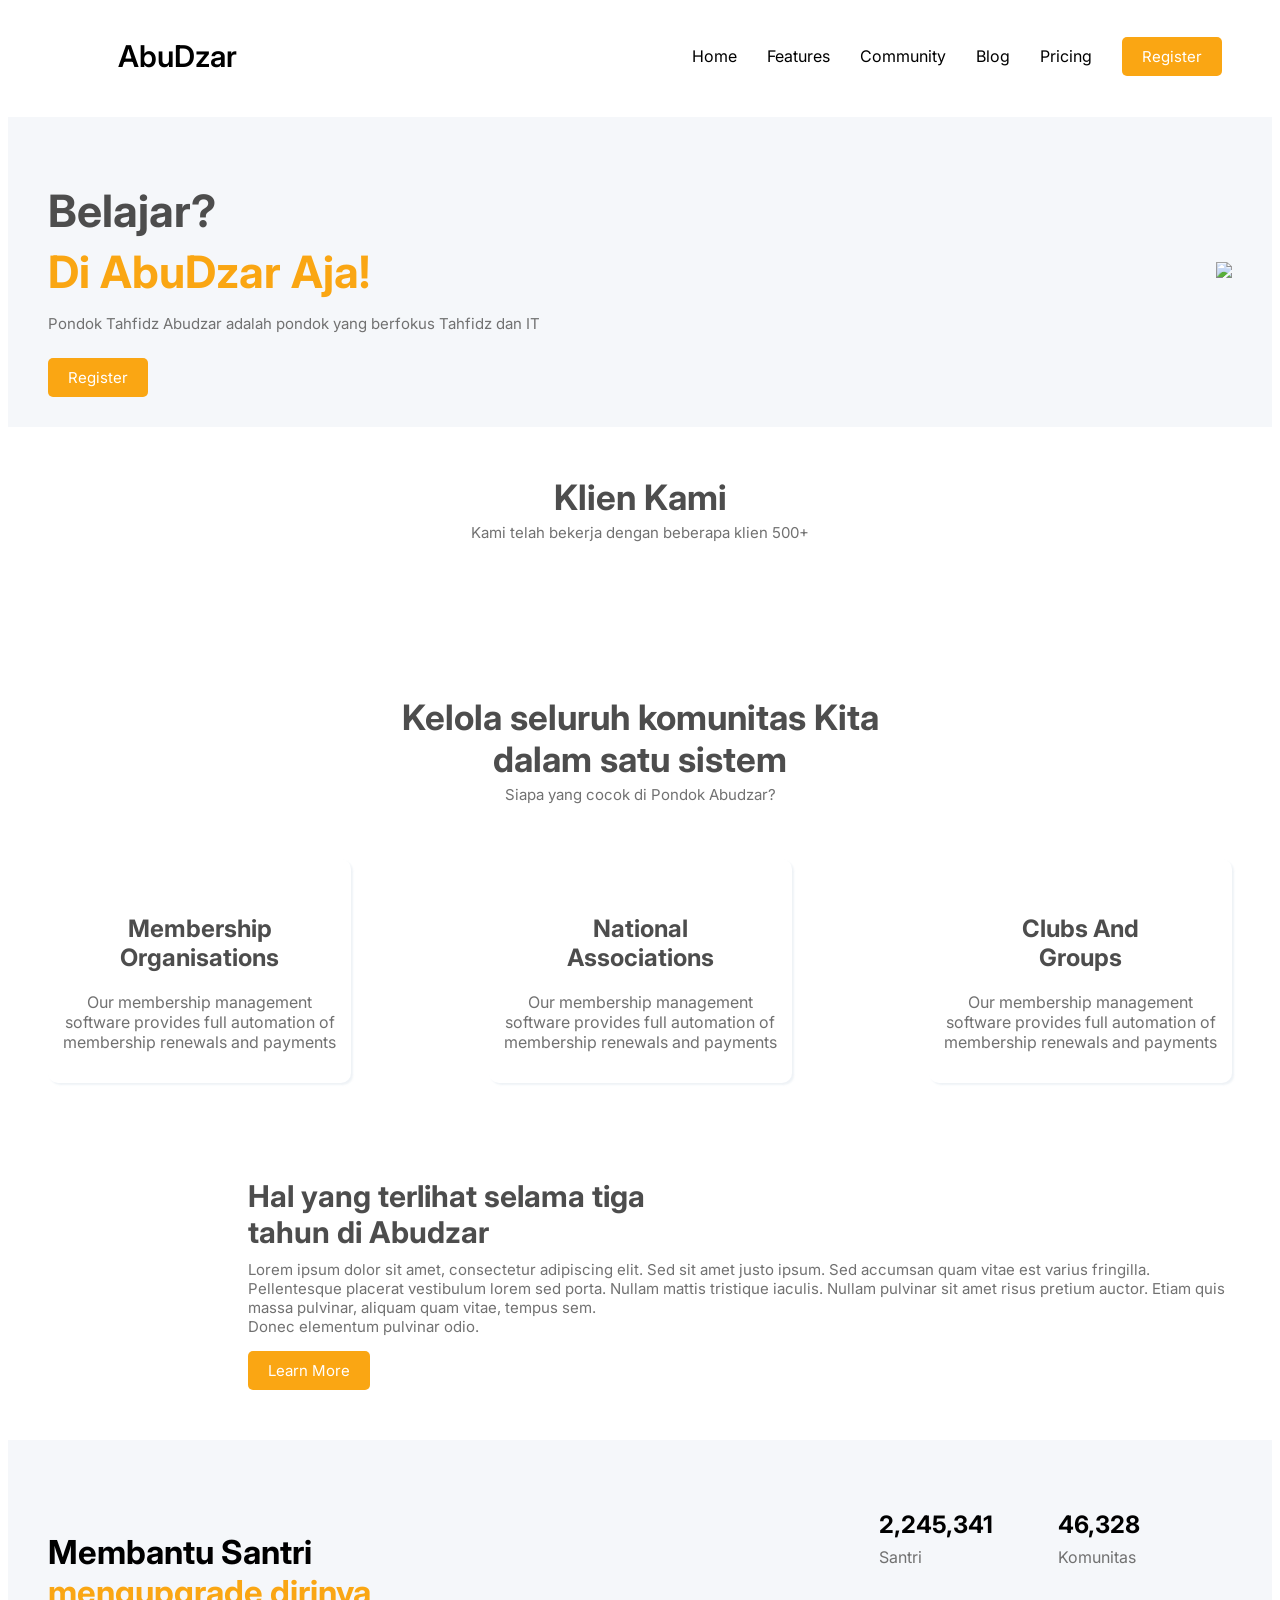
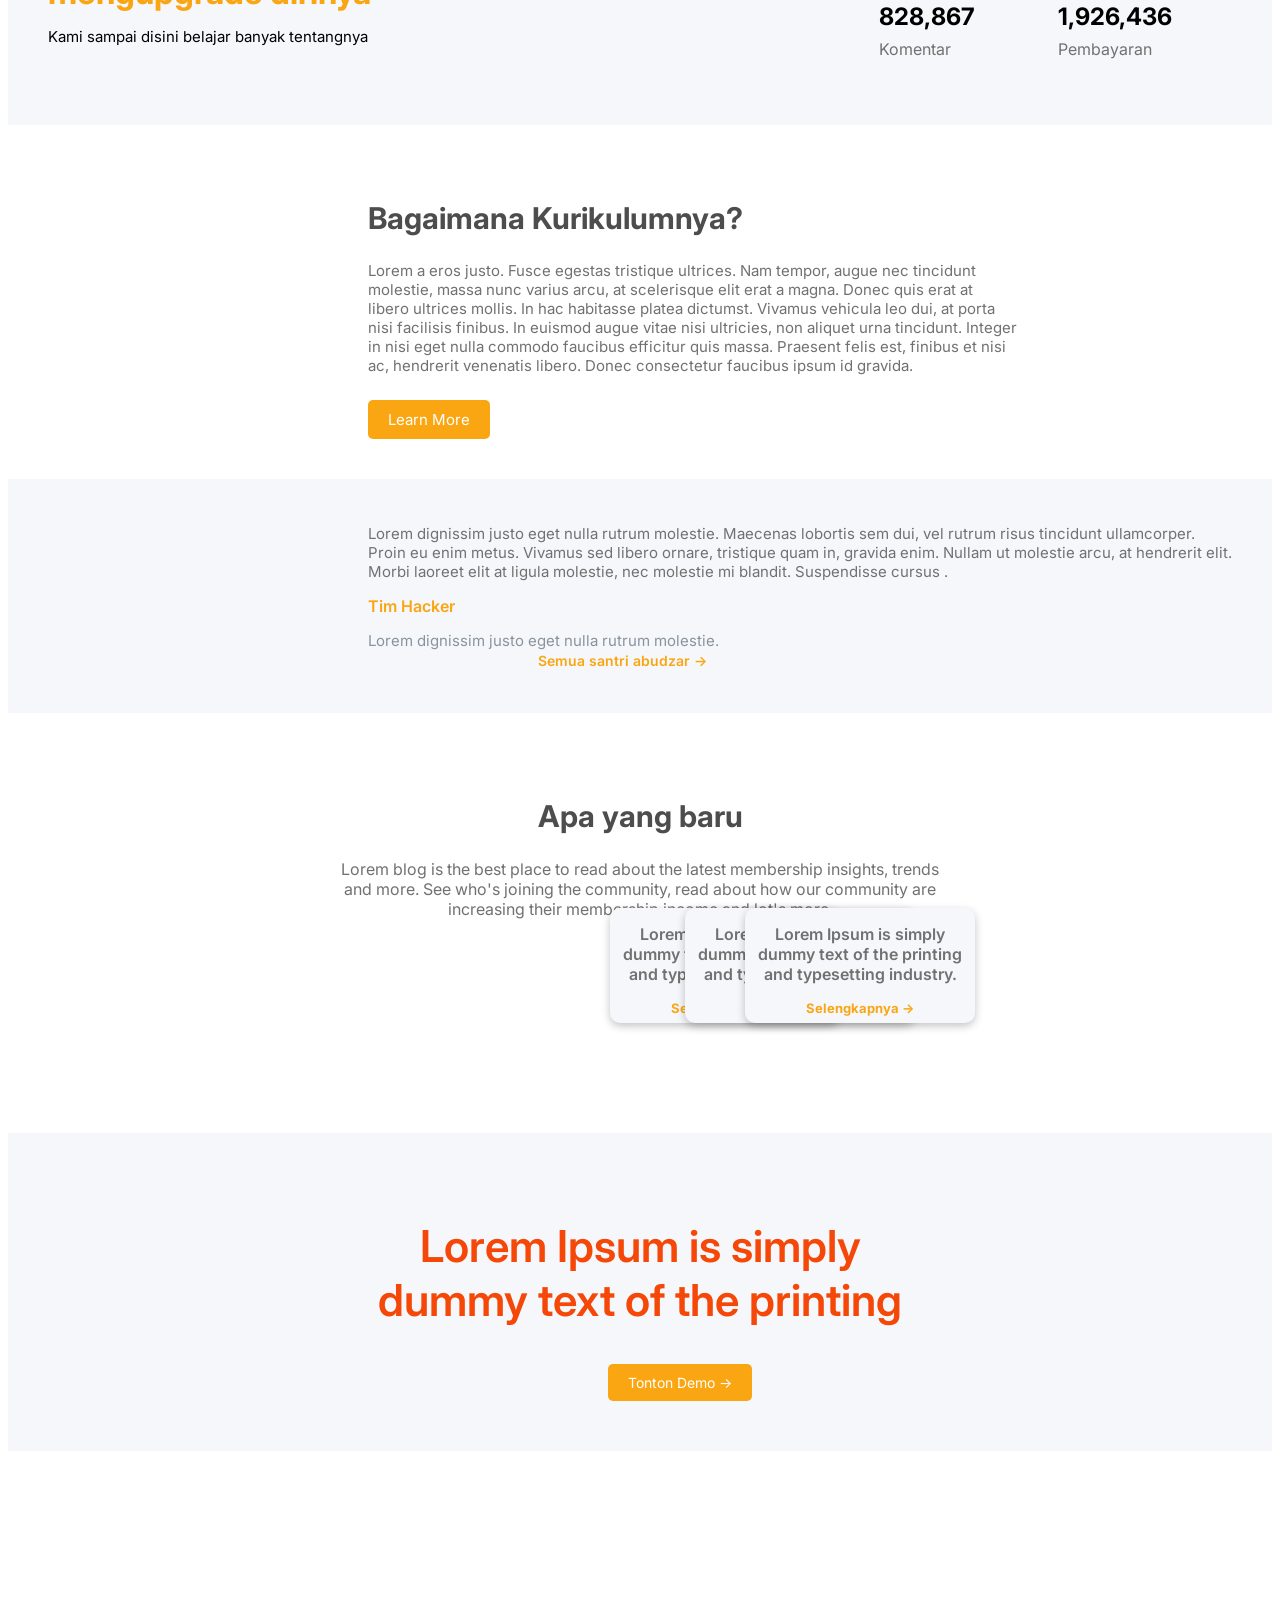
==== index.html @ b53c1c67 "deploy" ====
<!DOCTYPE html>
<html lang="en">
  <head>
    <meta charset="UTF-8" />
    <meta name="viewport" content="width=device-width, initial-scale=1.0" />
    <title>Slicing</title>
    <link rel="preconnect" href="https://fonts.googleapis.com" />
    <link rel="preconnect" href="https://fonts.gstatic.com" crossorigin />
    <link
      href="https://fonts.googleapis.com/css2?family=Inter:ital,opsz,wght@0,14..32,100..900;1,14..32,100..900&display=swap"
      rel="stylesheet"
    />
    <link rel="stylesheet" href="slicing-style.css" />
  </head>
  <body>
    <section id="navigasi">
      <div class="container-navigasi">
        <div class="logo-header">
          <img
            src="../CSS/Latihan-slicing/Assets/logo-abudzar 1 (1).png"
            alt=""
            width="50"
          />
          <p>AbuDzar</p>
        </div>
        <ul class="list-navigasi">
          <li>Home</li>
          <li>Features</li>
          <li>Community</li>
          <li>Blog</li>
          <li>Pricing</li>
          <li>
            <button class="button-register">Register</button>
          </li>
        </ul>

        <div class="icon-menu">
          <img src="../Ujian-Slicing/IMAGES/menu.svg" alt="" />
        </div>
      </div>
    </section>

    <section id="banner">
      <div class="container-banner">
        <div class="judul">
          <h1>Belajar?</h1>
          <h2>Di AbuDzar Aja!</h2>
          <p>
            Pondok Tahfidz Abudzar adalah pondok yang berfokus Tahfidz dan IT
          </p>
          <button class="button-register">Register</button>
        </div>

        <div class="Illustration">
          <img
            src="../CSS/Latihan-slicing/Assets/Illustration.png"
            width="350"
          />
        </div>
      </div>
    </section>

    <section id="klien-kami">
      <div class="container-klien">
        <div class="content-klien">
          <h1>Klien Kami</h1>
          <p>Kami telah bekerja dengan beberapa klien 500+</p>
        </div>

        <div class="logo-ipsum">
          <img src="../Ujian-Slicing/IMAGES/Logo (1).png" alt="" width="50" />
          <img src="../Ujian-Slicing/IMAGES/Logo (2).png" alt="" width="50" />
          <img src="../Ujian-Slicing/IMAGES/Logo (3).png" alt="" width="50" />
          <img src="../Ujian-Slicing/IMAGES/Logo (4).png" alt="" width="50" />
          <img src="../Ujian-Slicing/IMAGES/Logo (5).png" alt="" width="50" />
          <img src="../Ujian-Slicing/IMAGES/Logo (6).png" alt="" width="50" />
          <img src="../Ujian-Slicing/IMAGES/Logo (1).png" alt="" width="50" />
        </div>
      </div>
    </section>
    <section class="kelola">
      <div class="container-kelola">
        <div class="content-kelola">
          <h1>
            Kelola seluruh komunitas Kita <br />
            dalam satu sistem
          </h1>
          <p>Siapa yang cocok di Pondok Abudzar?</p>
        </div>

        <div class="boxbapak">
          <div class="box-1">
            <img src="../Ujian-Slicing/IMAGES/Icon.png" alt="" width="60" />
            <h1>Membership <br />Organisations</h1>
            <p>
              Our membership management <br />software provides full automation
              of <br />membership renewals and payments
            </p>
          </div>
          <div class="box-2">
            <img src="../Ujian-Slicing/IMAGES/Icon (1).png" alt="" width="60" />
            <h1>National <br />Associations</h1>
            <p>
              Our membership management <br />software provides full automation
              of <br />membership renewals and payments
            </p>
          </div>
          <div class="box-3">
            <img src="../Ujian-Slicing/IMAGES/Icon (2).png" alt="" width="60" />
            <h1>Clubs And <br />Groups</h1>
            <p>
              Our membership management <br />software provides full automation
              of <br />membership renewals and payments
            </p>
          </div>
        </div>
      </div>
    </section>
    <section class="banner-2">
      <div class="container-banner-2">
        <div class="gambar-b2">
          <img
            src="../Ujian-Slicing/IMAGES/undraw_photo_session_re_c0cp 1.png"
            alt=""
            width="400"
          />
        </div>

        <div class="judul-b2">
          <h1>Hal yang terlihat selama tiga <br />tahun di Abudzar</h1>
          <p>
            Lorem ipsum dolor sit amet, consectetur adipiscing elit. Sed sit
            amet justo ipsum. Sed accumsan quam vitae est varius fringilla.
            Pellentesque placerat vestibulum lorem sed porta. Nullam mattis
            tristique iaculis. Nullam pulvinar sit amet risus pretium auctor.
            Etiam quis massa pulvinar, aliquam quam vitae, tempus sem.
            <br />Donec elementum pulvinar odio.
          </p>
          <button class="button-b2">Learn More</button>
        </div>
      </div>
    </section>

    <section id="banner-3">
      <div class="container-banner-3">
        <div class="judul-b3">
          <h1>
            Membantu Santri <br /><span class="upgrade"
              >mengupgrade dirinya</span
            >
          </h1>
          <p>Kami sampai disini belajar banyak tentangnya</p>
        </div>

        <div class="jumlah-santri">
          <div class="parent-1-2">
            <div class="santri-1">
              <span
                ><img
                  src="../Ujian-Slicing/IMAGES/santri-4.png"
                  alt=""
                  width="50px"
              /></span>
              <div>
                <h1>2,245,341</h1>
                <p>Santri</p>
              </div>
            </div>
            <div class="santri-2">
              <span
                ><img
                  src="../Ujian-Slicing/IMAGES/santri-2.png"
                  alt=""
                  width="50px"
              /></span>
              <div>
                <h1>828,867</h1>
                <p>Komentar</p>
              </div>
            </div>
          </div>

          <div class="parent-3-4">
            <div class="santri-3">
              <span
                ><img
                  src="../Ujian-Slicing/IMAGES/santri-3.png"
                  alt=""
                  width="50px"
              /></span>
              <div>
                <h1>46,328</h1>
                <p>Komunitas</p>
              </div>
            </div>
            <div class="santri-4">
              <span
                ><img
                  src="../Ujian-Slicing/IMAGES/santri-1.png"
                  alt=""
                  width="50px"
              /></span>
              <div>
                <h1>1,926,436</h1>
                <p>Pembayaran</p>
              </div>
            </div>
          </div>
        </div>
      </div>
    </section>

    <section id="banner-4">
      <div class="container-banenr-4">
        <div class="img-banner-4">
          <img
            src="../Ujian-Slicing/IMAGES/undraw_color_palette_re_dwy7 1.png"
            alt=""
          />
        </div>

        <div class="description-b4">
          <h1>Bagaimana Kurikulumnya?</h1>
          <p>
            Lorem a eros justo. Fusce egestas tristique ultrices. Nam tempor,
            augue nec tincidunt <br />molestie, massa nunc varius arcu, at
            scelerisque elit erat a magna. Donec quis erat at <br />libero
            ultrices mollis. In hac habitasse platea dictumst. Vivamus vehicula
            leo dui, at porta <br />nisi facilisis finibus. In euismod augue
            vitae nisi ultricies, non aliquet urna tincidunt. Integer <br />in
            nisi eget nulla commodo faucibus efficitur quis massa. Praesent
            felis est, finibus et nisi <br />ac, hendrerit venenatis libero.
            Donec consectetur faucibus ipsum id gravida.
          </p>
          <button>Learn More</button>
        </div>
      </div>
    </section>
    <section id="Hacker">
      <div class="container-hacker">
        <div class="imgh">
          <img
            src="../Ujian-Slicing/IMAGES/desola-lanre-ologun-vII7qKAk-9A-unsplash 1.png"
            alt=""
          />
        </div>
        <div class="descriptionh">
          <p class="ph-1">
            Lorem dignissim justo eget nulla rutrum molestie. Maecenas lobortis
            sem dui, vel rutrum risus tincidunt ullamcorper. Proin eu enim
            metus. Vivamus sed libero ornare, tristique quam in, gravida enim.
            Nullam ut molestie arcu, at hendrerit elit. Morbi laoreet elit at
            ligula molestie, nec molestie mi blandit. Suspendisse cursus .
          </p>
          <h1>Tim Hacker</h1>
          <p class="ph-2">Lorem dignissim justo eget nulla rutrum molestie.</p>
          <img src="../Ujian-Slicing/IMAGES/Logo (1).png" alt="" width="40" />
          <img src="../Ujian-Slicing/IMAGES/Logo (2).png" alt="" width="40" />
          <img src="../Ujian-Slicing/IMAGES/Logo (3).png" alt="" width="40" />
          <img src="../Ujian-Slicing/IMAGES/Logo (4).png" alt="" width="40" />
          <img src="../Ujian-Slicing/IMAGES/Logo (5).png" alt="" width="40" />
          <img src="../Ujian-Slicing/IMAGES/Logo (6).png" alt="" width="40" />
          <span>Semua santri abudzar &rarr;</span>
        </div>
      </div>
    </section>
    <section id="ngambang">
      <div class="container-ngambang">
        <div class="headern">
          <h1>Apa yang baru</h1>
          <p>
            Lorem blog is the best place to read about the latest membership
            insights, trends <br />and more. See who's joining the community,
            read about how our community are <br />increasing their membership
            income and lot's more.
          </p>
        </div>
        <div class="gambarng">
          <div class="img-and-span-1">
            <img
              class="imgn-1"
              src="../Ujian-Slicing/IMAGES/christopher-gower-m_HRfLhgABo-unsplash 1.png"
              alt=""
              width="300px"
            />
            <span class="imgns-1"
              ><p>
                Lorem Ipsum is simply dummy text of the printing and typesetting
                industry.
              </p>
              <h1>Selengkapnya &rarr;</h1></span
            >
          </div>
          <div class="img-and-span-2">
            <img
              src="../Ujian-Slicing/IMAGES/christopher-gower-m_HRfLhgABo-unsplash 1.png"
              alt=""
              width="300px"
            />
            <span class="imgns-2"
              ><p>
                Lorem Ipsum is simply dummy text of the printing and typesetting
                industry.
              </p>
              <h1>Selengkapnya &rarr;</h1></span
            >
          </div>

          <div class="img-and-span-3">
            <img
              src="../Ujian-Slicing/IMAGES/christopher-gower-m_HRfLhgABo-unsplash 1.png"
              alt=""
              width="300px"
            />
            <span class="imgns-3"
              ><p>
                Lorem Ipsum is simply dummy text of the printing and typesetting
                industry.
              </p>
              <h1>Selengkapnya &rarr;</h1></span
            >
          </div>
        </div>
      </div>
    </section>
    <section id="demo">
      <div class="container-demo">
        <div class="content-demo">
          <h1>Lorem Ipsum is simply <br>dummy text of the printing</h1>
          <button>Tonton Demo &rarr;</button>
        </div>
      </div>
    </section>
    <section class="height"></section>
  </body>
</html>
---- slicing-style.css ----
@import url("https://fonts.googleapis.com/css2?family=Inter:ital,opsz,wght@0,14..32,100..900;1,14..32,100..900&display=swap");

#navigasi {
  background-color: white;
}

.container-navigasi {
  display: flex;
  margin-left: 40px;
  margin-right: 40px;
  justify-content: space-between;
  font-family: "Inter", sans-serif;
  margin-bottom: 13px;
}

.logo-header {
  font-family: "Inter", sans-serif;
  display: flex;
  font-size: 20px;
  font-weight: 600;
  align-items: center;
}

.logo-header {
  margin-left: 10px;
  font-size: 30px;
}

.logo-header p {
  margin-left: 10px;
}

.list-navigasi {
  display: flex;
}

.list-navigasi li {
  list-style-type: none;
  font-family: "Inter", sans-serif;
  margin-left: 20px;
  margin-right: 10px;
  align-self: center;
}

#banner {
  background-color: #f5f7fa;
}

.container-banner {
  display: flex;
  justify-content: space-between;
  margin-left: 40px;
  margin-right: 40px;
  font-family: "Inter", sans-serif;
  align-items: center;
  padding-top: 30px;
  padding-bottom: 30px;
}

.judul h1 {
  color: #4d4d4d;
  font-size: 44.55px;
  margin-bottom: -30px;
}

.judul h2 {
  color: #faa613;
  font-size: 44.55px;
  margin-bottom: 15px;
}

.judul p {
  color: #717171;
  font-size: 15px;
  margin-bottom: 25px;
}

.button-register {
  background-color: #faa613;
  color: white;
  font-size: 15px;
  font-family: "Inter", sans-serif;
  border: none;
  border-radius: 5px;
  padding: 10px 20px;
}

.content-klien {
  h1 {
    font-size: 35px;
    font-family: "Inter", sans-serif;
    text-align: center;
    margin-bottom: -10px;
    padding-top: 20px;
    color: #4d4d4d;
  }

  p {
    font-size: 15px;
    color: #717171;
    font-family: "Inter", sans-serif;
    text-align: center;
  }
}

.container-klien {
  margin-left: 40px;
  margin-right: 40px;
}

.logo-ipsum {
  display: flex;
  justify-content: space-between;
}

.logo-ipsum img {
  margin-top: 40px;
}

.content-kelola {
  margin-left: 40px;
  margin-right: 40px;

  h1 {
    font-size: 35px;
    font-family: "Inter", sans-serif;
    text-align: center;
    padding-top: 70px;
    margin-bottom: -10px;
    color: #4d4d4d;
  }

  p {
    font-size: 15px;
    font-family: "Inter", sans-serif;
    text-align: center;
    color: #717171;
  }
}

.boxbapak {
  display: flex;
  justify-content: space-between;
  margin-left: 40px;
  margin-right: 40px;
  padding-top: 40px;
}

.box-1 {
  font-family: "Inter", sans-serif;
  margin-right: 15px;
  text-align: center;
  box-shadow: 2px 2px 2px#ABBED133;
  padding: 15px;
  border-radius: 10px;

  h1 {
    color: #4d4d4d;
  }

  p {
    color: #717171;
  }
}

.box-2 {
  font-family: "Inter", sans-serif;
  text-align: center;
  box-shadow: 2px 2px 2px#ABBED133;
  padding: 15px;
  border-radius: 10px;

  h1 {
    color: #4d4d4d;
  }

  p {
    color: #717171;
  }
}

.box-3 {
  font-family: "Inter", sans-serif;
  margin-left: 15px;
  text-align: center;
  box-shadow: 2px 2px 2px#ABBED133;
  padding: 15px;
  border-radius: 10px;

  h1 {
    color: #4d4d4d;
  }

  p {
    color: #717171;
  }
}

.container-banner-2 {
  display: flex;
  margin-right: 40px;
  margin-left: 40px;
  padding-top: 70px;
  justify-content: space-between;
}

.gambar-b2 {
  margin-right: 200px;
}

.judul-b2 {
  font-family: "Inter", sans-serif;
  h1 {
    font-size: 30px;
    color: #4d4d4d;
    margin-bottom: -5px;
  }

  p {
    font-size: 15px;
    color: #717171;
  }
}

.button-b2 {
  background-color: #faa613;
  color: white;
  font-size: 15px;
  font-family: "Inter", sans-serif;
  border: none;
  border-radius: 5px;
  padding: 10px 20px;
}

.height {
  height: 100vh;
}

.icon-menu {
  display: none;
  align-self: center;
}

@media only screen and (max-width: 745px) {
  .icon-menu {
    display: block;
  }

  .list-navigasi {
    display: none;
  }

  .Illustration {
    display: none;
  }
}

#banner-3 {
  background-color: #f5f7fa;
}

.container-banner-3 {
  margin-left: 40px;
  margin-right: 40px;
  margin-top: 50px;
  margin-bottom: 50px;
  display: flex;
  justify-content: space-between;
  padding-top: 50px;
  padding-bottom: 50px;
}

.judul-b3 {
  font-family: "Inter", sans-serif;
  align-self: center;

  h1 {
    font-size: 33px;
  }

  p {
    margin-top: -12px;
    font-size: 15px;
  }

  .upgrade {
    color: #faa613;
  }
}

.jumlah-santri {
  display: flex;
  margin-right: 60px;
}

.parent-1-2 {
  margin-right: 50px;
}

.santri-1 {
  display: flex;
  align-items: center;
  font-family: "Inter", sans-serif;

  p {
    margin-top: -12px;
    color: #717171;
  }

  img {
    margin-right: 15px;
  }
}

.santri-2 {
  display: flex;
  align-items: center;
  font-family: "Inter", sans-serif;
  p {
    margin-top: -12px;
    color: #717171;
  }
  img {
    margin-right: 15px;
  }
}

.santri-3 {
  display: flex;
  align-items: center;
  font-family: "Inter", sans-serif;
  p {
    margin-top: -12px;
    color: #717171;
  }
  img {
    margin-right: 15px;
  }
}

.santri-4 {
  display: flex;
  align-items: center;
  font-family: "Inter", sans-serif;
  p {
    margin-top: -12px;
    color: #717171;
  }
  img {
    margin-right: 15px;
  }
}

.container-banenr-4 {
  margin-left: 40px;
  /* margin-right: 40px; */
  display: flex;
}

.img-banner-4 {
  img {
    width: 320px;
  }
}

.img-banner-4 {
  padding-right: 320px;
}

.description-b4 {
  h1 {
    font-family: "Inter", sans-serif;
    font-size: 30px;
    color: #4d4d4d;
  }
  p {
    font-family: "Inter", sans-serif;
    font-size: 15px;
    color: #717171;
  }

  button {
    margin-top: 10px;
    font-family: "Inter", sans-serif;
    background-color: #faa613;
    color: white;
    font-size: 15px;
    border: none;
    border-radius: 5px;
    padding: 10px 20px;
  }
}

.imgh {
  padding-right: 320px;
  img {
    width: 320px;
  }
}

#Hacker {
  background-color: #f5f7fa;
  margin-top: 40px;
  margin-bottom: 40px;
}

.container-hacker {
  background-color: #f5f7fa;
  display: flex;
  margin-left: 40px;
  margin-right: 40px;
  align-items: center;
  padding-top: 30px;
  padding-bottom: 30px;
}

.descriptionh {
  position: relative;
  .ph-1 {
    font-family: "Inter", sans-serif;
    font-size: 15px;
    color: #717171;
  }

  h1 {
    font-family: "Inter", sans-serif;
    font-weight: 600;
    font-size: 16px;
    color: #faa613;
  }

  .ph-2 {
    font-family: "Inter", sans-serif;
    font-size: 15px;
    color: #89939e;
  }

  span {
    font-size: 14px;
    font-family: "Inter", sans-serif;
    font-weight: 600;
    color: #faa613;
    position: absolute;
    bottom: 14px;
  }
}

.descriptionh img {
  margin-right: 25px;
}

.headern {
  padding-top: 20px;
  text-align: center;

  h1 {
    font-family: "Inter", sans-serif;
    color: #4d4d4d;
    font-size: 30px;
  }

  p {
    font-family: "Inter", sans-serif;
    color: #717171;
    font-weight: 400;
  }
}

.gambarng {
  display: flex;
  justify-content: center;
  padding-top: 30px;
}

.img-and-span-1 {
  position: relative;
  margin-right: 70px;
}

.imgns-1 {
  border-radius: 10px;
  position: absolute;
  width: 200px;
  background-color: #f5f7fa;
  text-align: center;
  bottom: -40px;
  left: 35px;
  width: 230px;
  height: 115px;
  box-shadow: rgba(0, 0, 0, 0.24) 0px 3px 8px;

  p {
    font-family: "Inter", sans-serif;
    color: #717171;
    font-weight: 600;
  }

  h1 {
    font-family: "Inter", sans-serif;
    color: #faa613;
    font-size: 13px;
  }
}

.img-and-span-2 {
  position: relative;
}

.imgns-2 {
  background-color: #f5f7fa;
  position: absolute;
  text-align: center;
  box-shadow: rgba(0, 0, 0, 0.24) 0px 3px 8px;
  width: 230px;
  height: 115px;
  bottom: -40px;
  left: 40px;
  border-radius: 10px;

  p {
    font-family: "Inter", sans-serif;
    color: #717171;
    font-weight: 600;
  }

  h1 {
    font-family: "Inter", sans-serif;
    color: #faa613;
    font-size: 13px;
  }
}

.img-and-span-3 {
  position: relative;
  margin-left: 60px;
}

.imgns-3 {
  background-color: #f5f7fa;
  position: absolute;
  text-align: center;
  box-shadow: rgba(0, 0, 0, 0.24) 0px 3px 8px;
  border-radius: 10px;
  width: 230px;
  height: 115px;
  bottom: -40px;
  left: 40px;

  p {
    font-family: "Inter", sans-serif;
    color: #717171;
    font-weight: 600;
  }

  h1 {
    font-family: "Inter", sans-serif;
    color: #faa613;
    font-size: 13px;
  }
}

#demo {
  background-color: #f5f7fa;
}

.container-demo {
  margin-top: 150px;
}

.content-demo {
  padding-top: 50px;
  padding-bottom: 50px;
  align-self: center;
  justify-content: center;

  h1 {
    font-family: "Inter", sans-serif;
    font-weight: 600;
    color: #f44708;
    text-align: center;
    font-size: 44px;
  }

  button {
    font-family: "Inter", sans-serif;
    color: white;
    background-color: #faa613;
    border: none;
    margin-left: 600px;
    border-radius: 5px;
    padding: 10px 20px;
    font-size: 14px;
  }
}
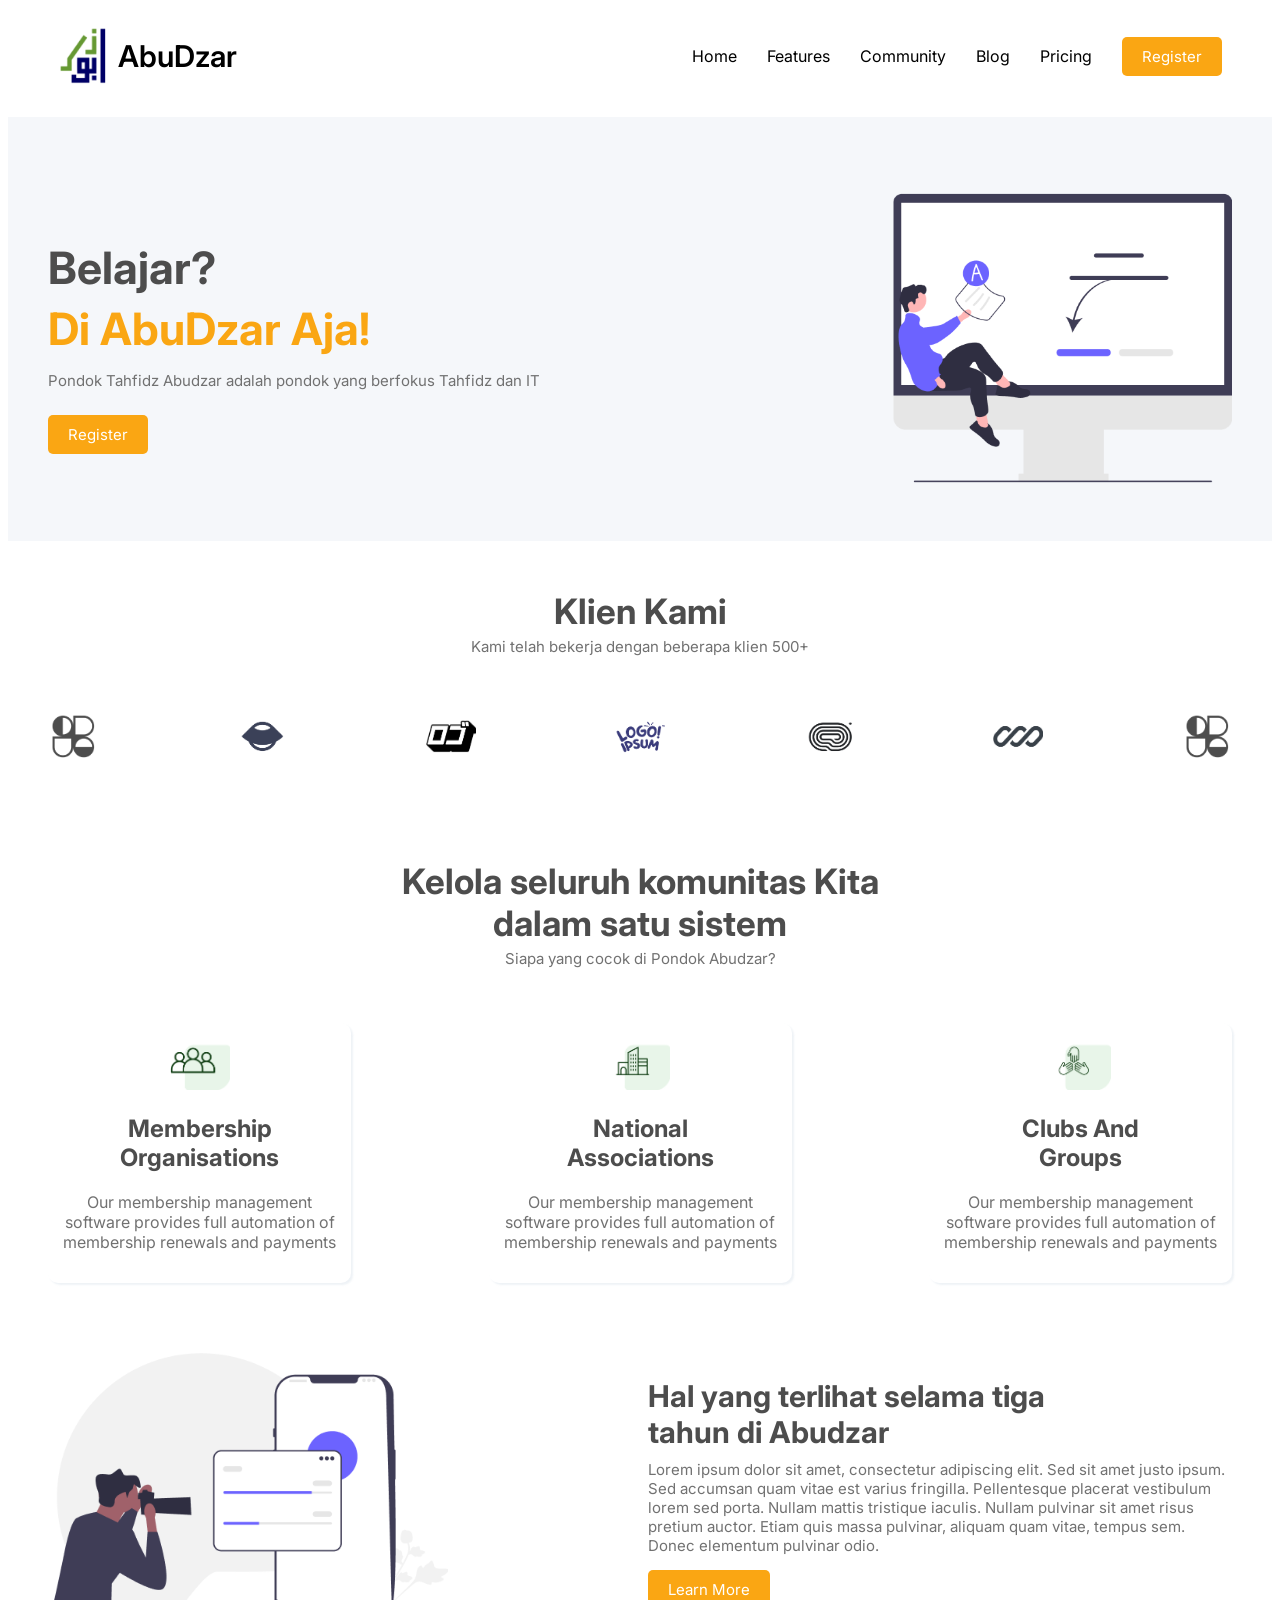
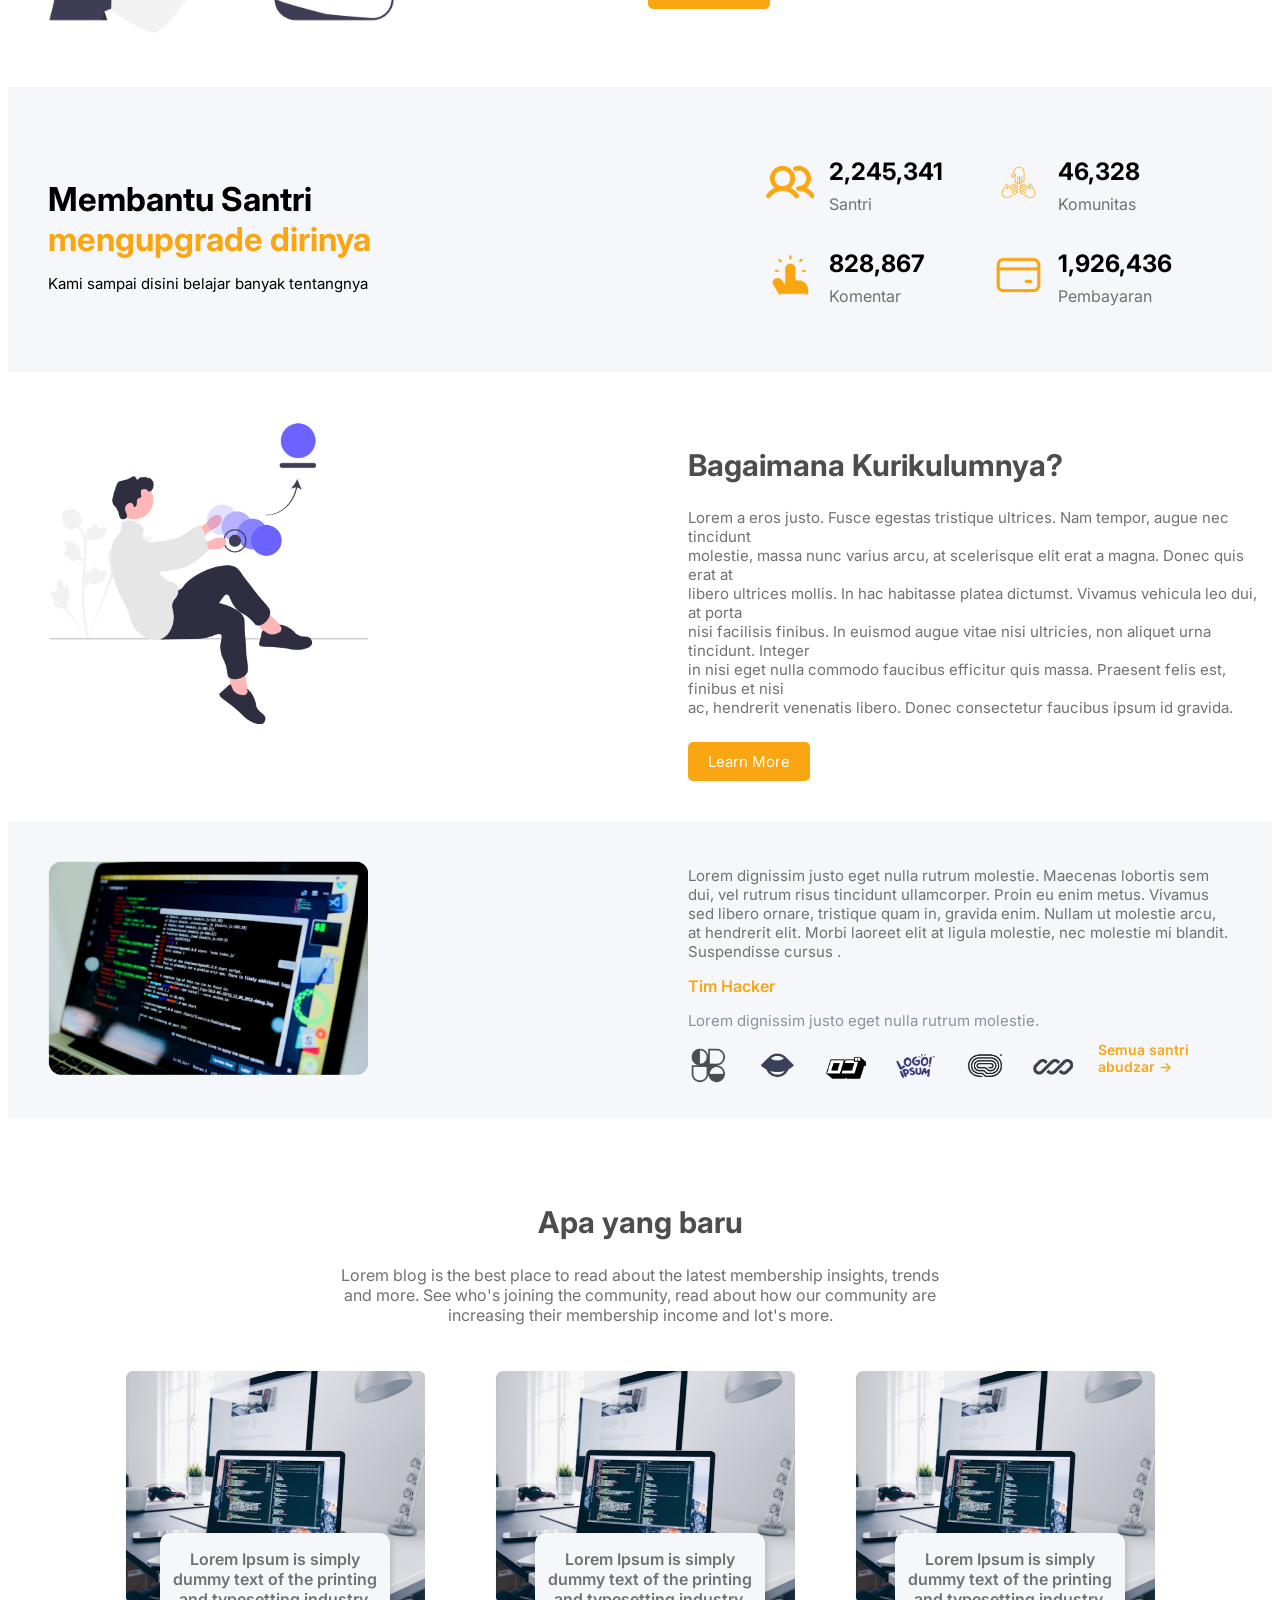
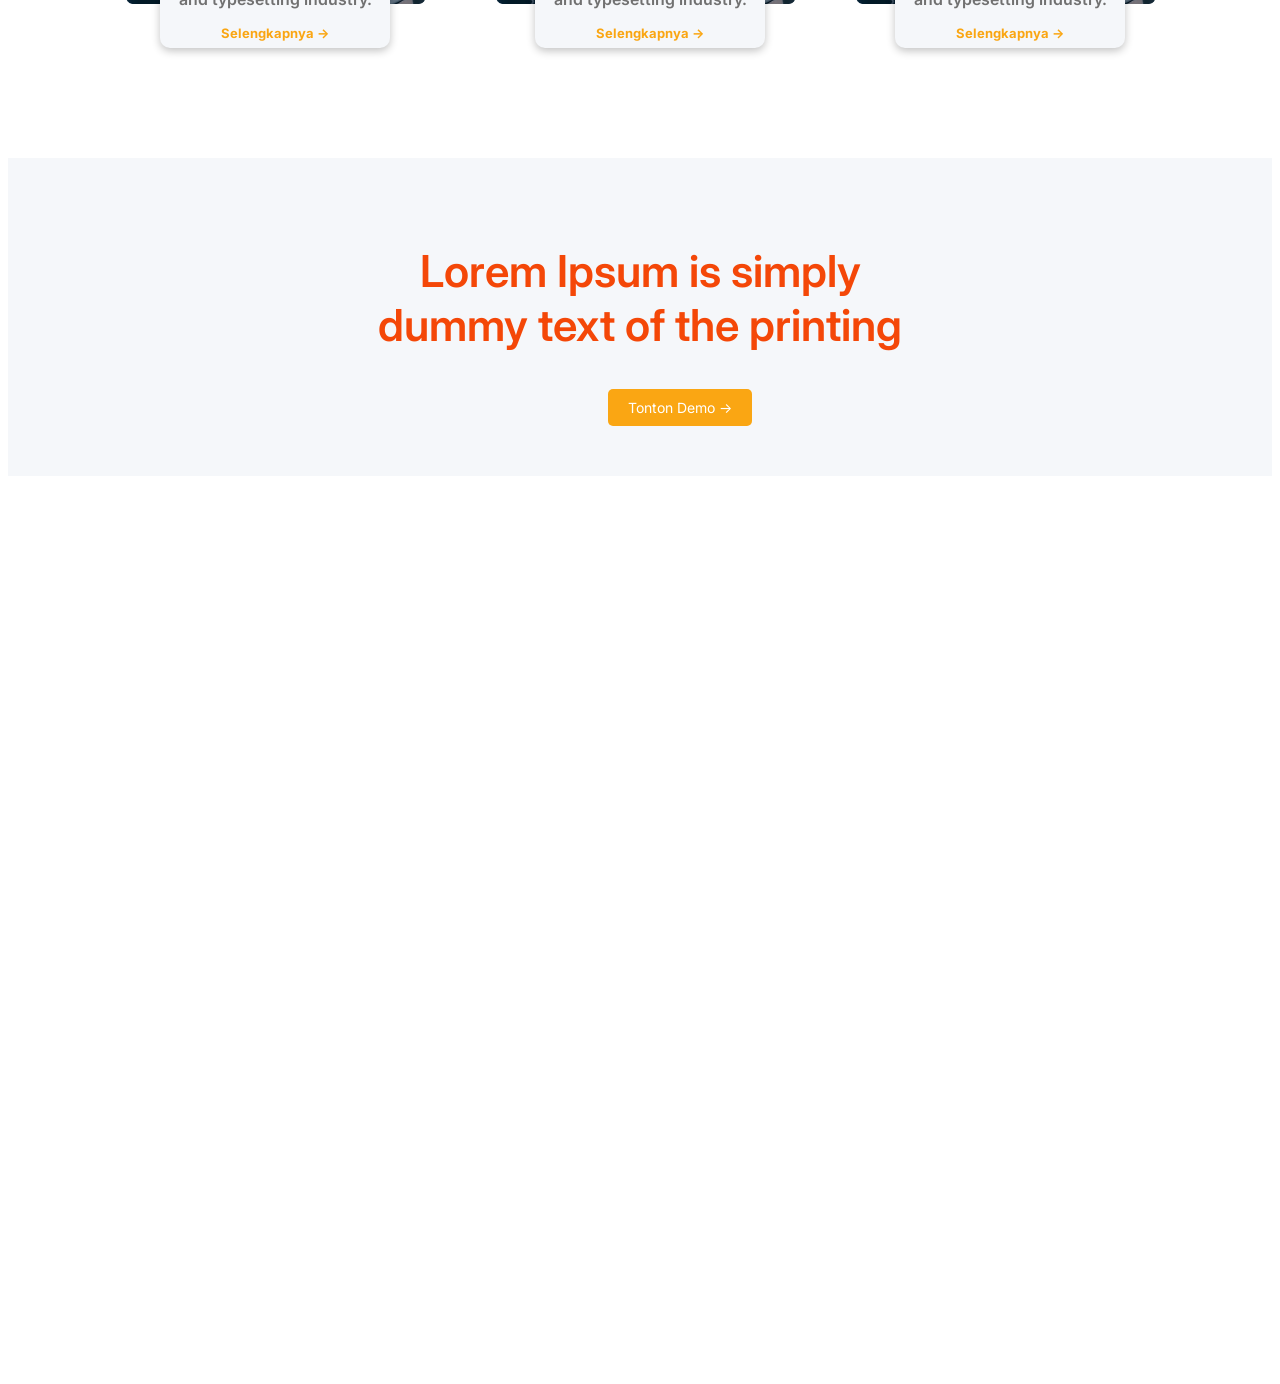
==== commit f5f211a0: "deploy3" ====
--- a/index.html
+++ b/index.html
@@ -17,7 +17,7 @@
       <div class="container-navigasi">
         <div class="logo-header">
           <img
-            src="../CSS/Latihan-slicing/Assets/logo-abudzar 1 (1).png"
+            src="/IMAGES/logo-abudzar 1 (1).png"
             alt=""
             width="50"
           />
@@ -35,7 +35,7 @@
         </ul>
 
         <div class="icon-menu">
-          <img src="../Ujian-Slicing/IMAGES/menu.svg" alt="" />
+          <img src="/IMAGES/menu.svg" alt="" />
         </div>
       </div>
     </section>
@@ -53,7 +53,7 @@
 
         <div class="Illustration">
           <img
-            src="../CSS/Latihan-slicing/Assets/Illustration.png"
+            src="/IMAGES/Illustration.png"
             width="350"
           />
         </div>
@@ -68,13 +68,13 @@
         </div>
 
         <div class="logo-ipsum">
-          <img src="../Ujian-Slicing/IMAGES/Logo (1).png" alt="" width="50" />
-          <img src="../Ujian-Slicing/IMAGES/Logo (2).png" alt="" width="50" />
-          <img src="../Ujian-Slicing/IMAGES/Logo (3).png" alt="" width="50" />
-          <img src="../Ujian-Slicing/IMAGES/Logo (4).png" alt="" width="50" />
-          <img src="../Ujian-Slicing/IMAGES/Logo (5).png" alt="" width="50" />
-          <img src="../Ujian-Slicing/IMAGES/Logo (6).png" alt="" width="50" />
-          <img src="../Ujian-Slicing/IMAGES/Logo (1).png" alt="" width="50" />
+          <img src="/IMAGES/Logo (1).png" alt="" width="50" />
+          <img src="/IMAGES/Logo (2).png" alt="" width="50" />
+          <img src="/IMAGES/Logo (3).png" alt="" width="50" />
+          <img src="/IMAGES/Logo (4).png" alt="" width="50" />
+          <img src="/IMAGES/Logo (5).png" alt="" width="50" />
+          <img src="/IMAGES/Logo (6).png" alt="" width="50" />
+          <img src="/IMAGES/Logo (1).png" alt="" width="50" />
         </div>
       </div>
     </section>
@@ -90,7 +90,7 @@
 
         <div class="boxbapak">
           <div class="box-1">
-            <img src="../Ujian-Slicing/IMAGES/Icon.png" alt="" width="60" />
+            <img src="/IMAGES/Icon.png" alt="" width="60" />
             <h1>Membership <br />Organisations</h1>
             <p>
               Our membership management <br />software provides full automation
@@ -98,7 +98,7 @@
             </p>
           </div>
           <div class="box-2">
-            <img src="../Ujian-Slicing/IMAGES/Icon (1).png" alt="" width="60" />
+            <img src="/IMAGES/Icon (1).png" alt="" width="60" />
             <h1>National <br />Associations</h1>
             <p>
               Our membership management <br />software provides full automation
@@ -106,7 +106,7 @@
             </p>
           </div>
           <div class="box-3">
-            <img src="../Ujian-Slicing/IMAGES/Icon (2).png" alt="" width="60" />
+            <img src="/IMAGES/Icon (2).png" alt="" width="60" />
             <h1>Clubs And <br />Groups</h1>
             <p>
               Our membership management <br />software provides full automation
@@ -120,7 +120,7 @@
       <div class="container-banner-2">
         <div class="gambar-b2">
           <img
-            src="../Ujian-Slicing/IMAGES/undraw_photo_session_re_c0cp 1.png"
+            src="/IMAGES/undraw_photo_session_re_c0cp 1.png"
             alt=""
             width="400"
           />
@@ -157,7 +157,7 @@
             <div class="santri-1">
               <span
                 ><img
-                  src="../Ujian-Slicing/IMAGES/santri-4.png"
+                  src="/IMAGES/santri-4.png"
                   alt=""
                   width="50px"
               /></span>
@@ -169,7 +169,7 @@
             <div class="santri-2">
               <span
                 ><img
-                  src="../Ujian-Slicing/IMAGES/santri-2.png"
+                  src="/IMAGES/santri-2.png"
                   alt=""
                   width="50px"
               /></span>
@@ -184,7 +184,7 @@
             <div class="santri-3">
               <span
                 ><img
-                  src="../Ujian-Slicing/IMAGES/santri-3.png"
+                  src="/IMAGES/santri-3.png"
                   alt=""
                   width="50px"
               /></span>
@@ -196,7 +196,7 @@
             <div class="santri-4">
               <span
                 ><img
-                  src="../Ujian-Slicing/IMAGES/santri-1.png"
+                  src="/IMAGES/santri-1.png"
                   alt=""
                   width="50px"
               /></span>
@@ -214,7 +214,7 @@
       <div class="container-banenr-4">
         <div class="img-banner-4">
           <img
-            src="../Ujian-Slicing/IMAGES/undraw_color_palette_re_dwy7 1.png"
+            src="/IMAGES/undraw_color_palette_re_dwy7 1.png"
             alt=""
           />
         </div>
@@ -240,7 +240,7 @@
       <div class="container-hacker">
         <div class="imgh">
           <img
-            src="../Ujian-Slicing/IMAGES/desola-lanre-ologun-vII7qKAk-9A-unsplash 1.png"
+            src="/IMAGES/desola-lanre-ologun-vII7qKAk-9A-unsplash 1.png"
             alt=""
           />
         </div>
@@ -254,12 +254,12 @@
           </p>
           <h1>Tim Hacker</h1>
           <p class="ph-2">Lorem dignissim justo eget nulla rutrum molestie.</p>
-          <img src="../Ujian-Slicing/IMAGES/Logo (1).png" alt="" width="40" />
-          <img src="../Ujian-Slicing/IMAGES/Logo (2).png" alt="" width="40" />
-          <img src="../Ujian-Slicing/IMAGES/Logo (3).png" alt="" width="40" />
-          <img src="../Ujian-Slicing/IMAGES/Logo (4).png" alt="" width="40" />
-          <img src="../Ujian-Slicing/IMAGES/Logo (5).png" alt="" width="40" />
-          <img src="../Ujian-Slicing/IMAGES/Logo (6).png" alt="" width="40" />
+          <img src="/IMAGES/Logo (1).png" alt="" width="40" />
+          <img src="/IMAGES/Logo (2).png" alt="" width="40" />
+          <img src="/IMAGES/Logo (3).png" alt="" width="40" />
+          <img src="/IMAGES/Logo (4).png" alt="" width="40" />
+          <img src="/IMAGES/Logo (5).png" alt="" width="40" />
+          <img src="/IMAGES/Logo (6).png" alt="" width="40" />
           <span>Semua santri abudzar &rarr;</span>
         </div>
       </div>
@@ -279,7 +279,7 @@
           <div class="img-and-span-1">
             <img
               class="imgn-1"
-              src="../Ujian-Slicing/IMAGES/christopher-gower-m_HRfLhgABo-unsplash 1.png"
+              src="/IMAGES/christopher-gower-m_HRfLhgABo-unsplash 1.png"
               alt=""
               width="300px"
             />
@@ -293,7 +293,7 @@
           </div>
           <div class="img-and-span-2">
             <img
-              src="../Ujian-Slicing/IMAGES/christopher-gower-m_HRfLhgABo-unsplash 1.png"
+              src="/IMAGES/christopher-gower-m_HRfLhgABo-unsplash 1.png"
               alt=""
               width="300px"
             />
@@ -308,7 +308,7 @@
 
           <div class="img-and-span-3">
             <img
-              src="../Ujian-Slicing/IMAGES/christopher-gower-m_HRfLhgABo-unsplash 1.png"
+              src="/IMAGES/christopher-gower-m_HRfLhgABo-unsplash 1.png"
               alt=""
               width="300px"
             />
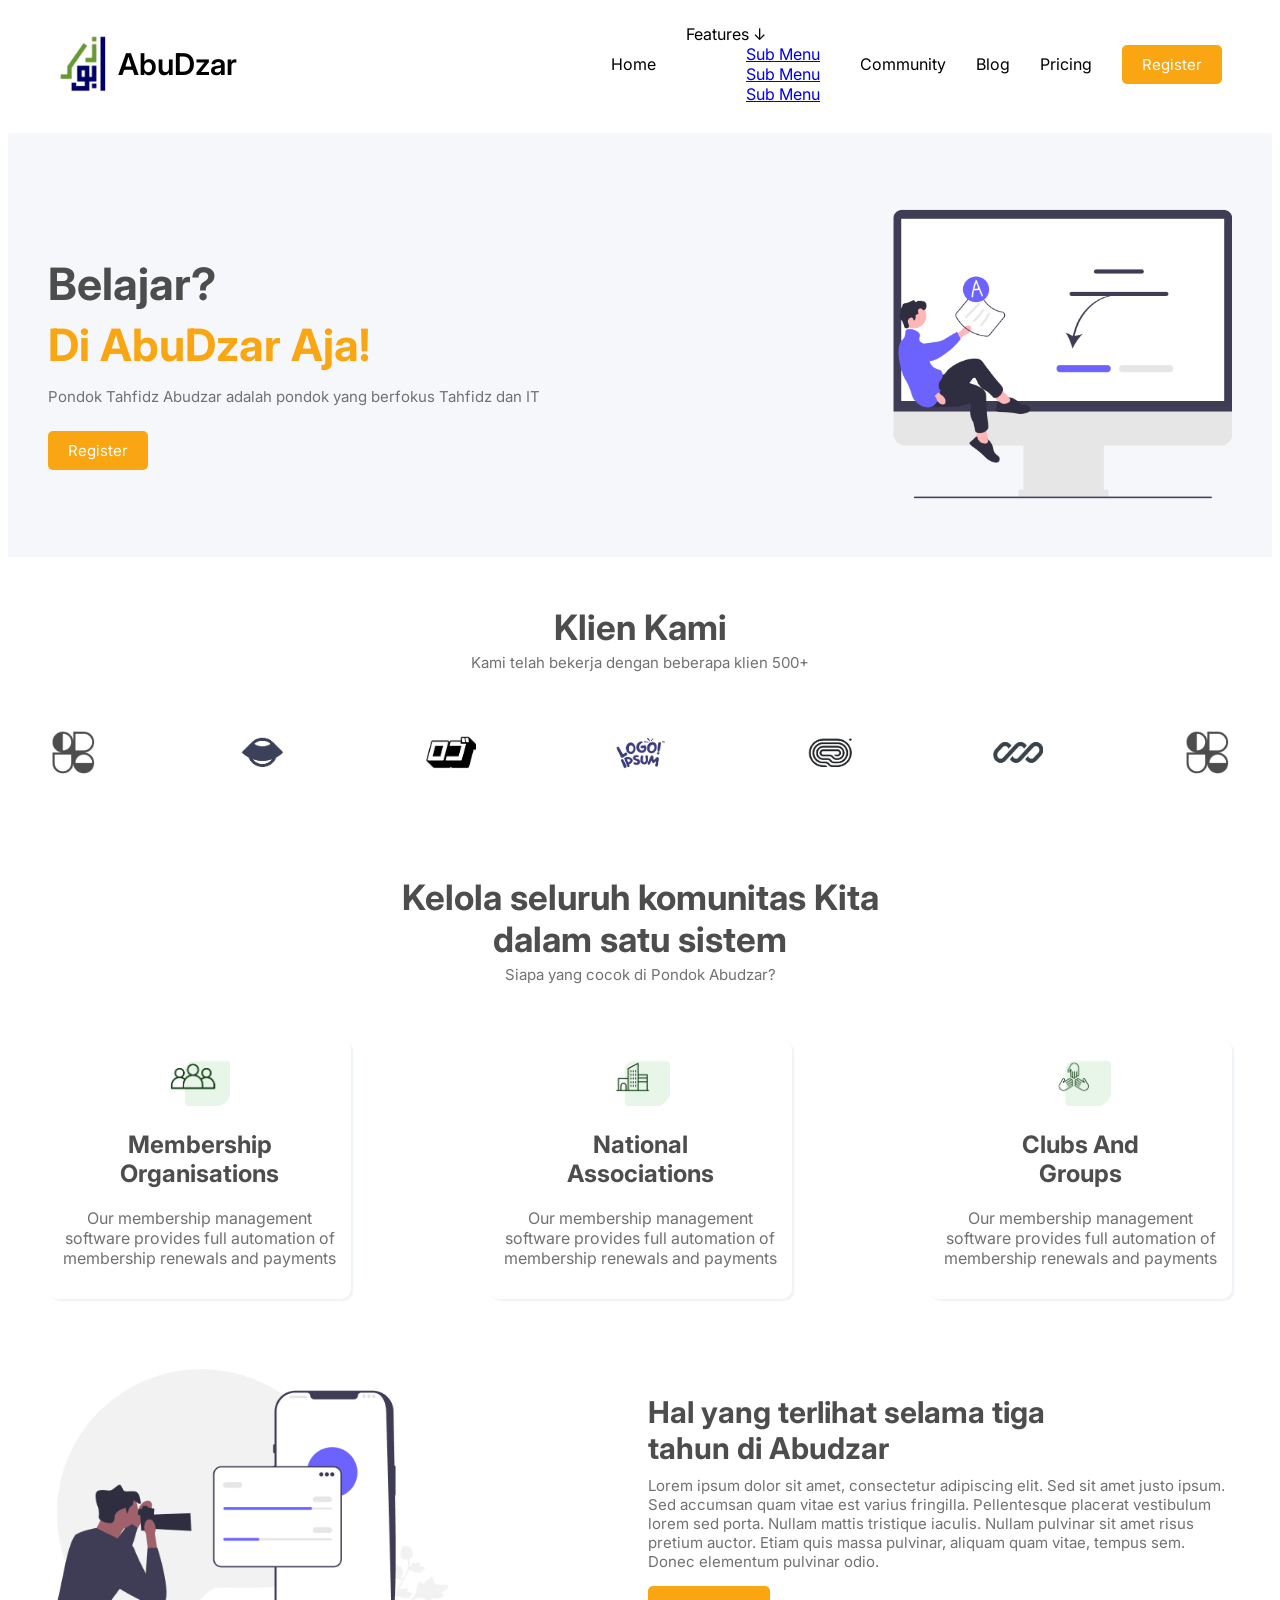
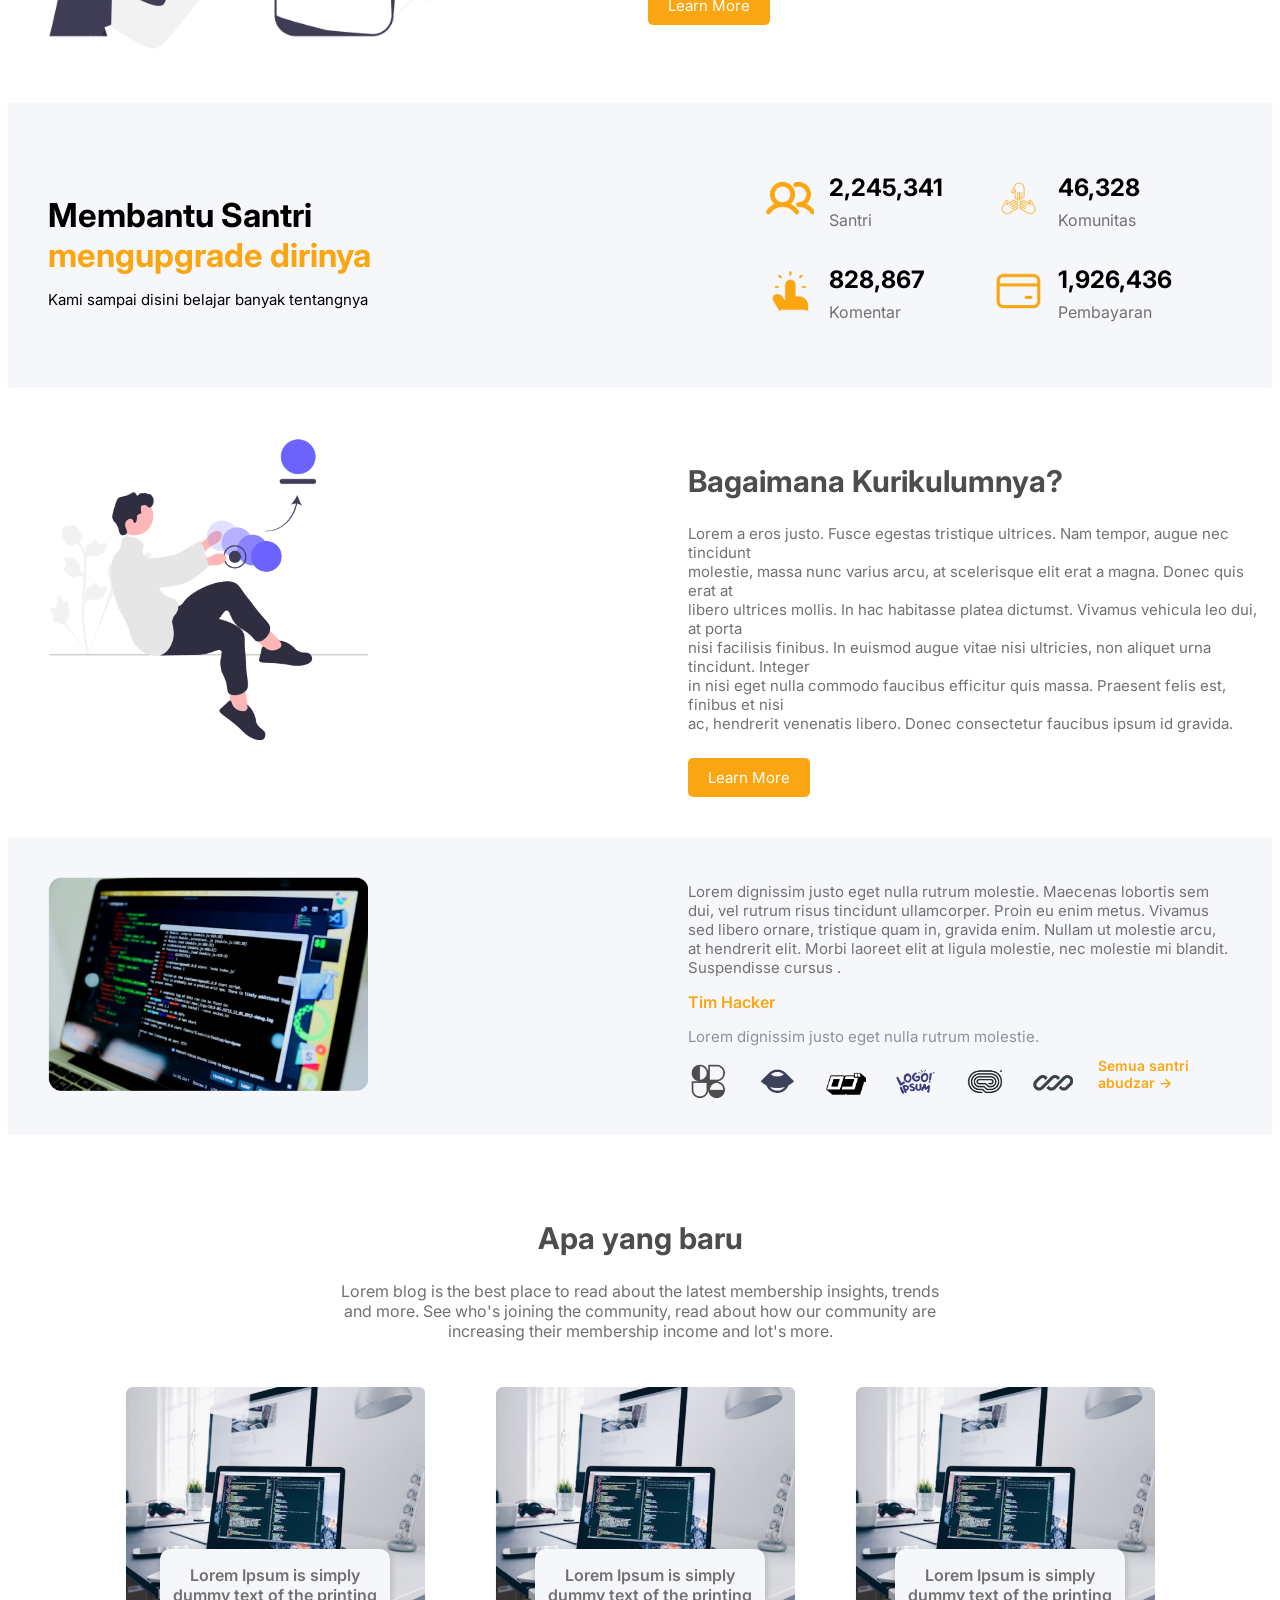
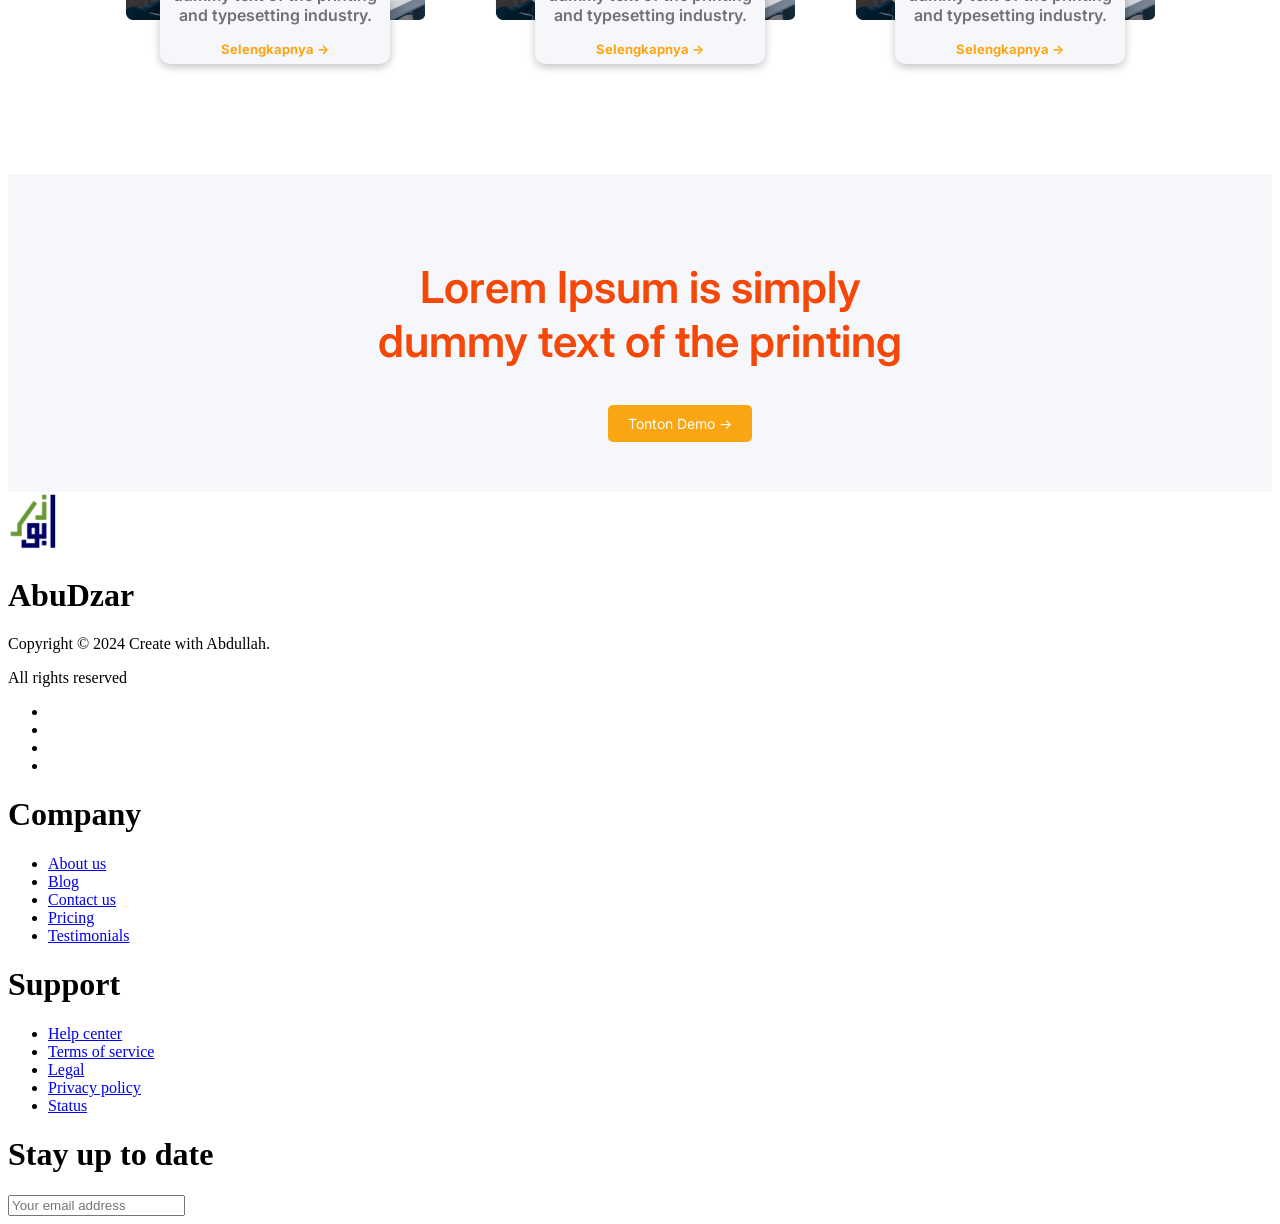
==== commit 9ce190bf: "deploy-web" ====
--- a/index.html
+++ b/index.html
@@ -16,16 +16,18 @@
     <section id="navigasi">
       <div class="container-navigasi">
         <div class="logo-header">
-          <img
-            src="/IMAGES/logo-abudzar 1 (1).png"
-            alt=""
-            width="50"
-          />
+          <img src="/IMAGES/logo-abudzar 1 (1).png" alt="" width="50" />
           <p>AbuDzar</p>
         </div>
         <ul class="list-navigasi">
           <li>Home</li>
-          <li>Features</li>
+          <li class="dropdown">Features &darr;
+            <ul class="dropdown-menu">
+             <a href="#"><li>Sub Menu</li></a>
+             <a href="#"><li>Sub Menu</li></a>
+             <a href="#"><li>Sub Menu</li></a>
+            </ul>
+          </li>
           <li>Community</li>
           <li>Blog</li>
           <li>Pricing</li>
@@ -52,10 +54,7 @@
         </div>
 
         <div class="Illustration">
-          <img
-            src="/IMAGES/Illustration.png"
-            width="350"
-          />
+          <img src="/IMAGES/Illustration.png" width="350" />
         </div>
       </div>
     </section>
@@ -156,10 +155,7 @@
           <div class="parent-1-2">
             <div class="santri-1">
               <span
-                ><img
-                  src="/IMAGES/santri-4.png"
-                  alt=""
-                  width="50px"
+                ><img src="/IMAGES/santri-4.png" alt="" width="50px"
               /></span>
               <div>
                 <h1>2,245,341</h1>
@@ -168,10 +164,7 @@
             </div>
             <div class="santri-2">
               <span
-                ><img
-                  src="/IMAGES/santri-2.png"
-                  alt=""
-                  width="50px"
+                ><img src="/IMAGES/santri-2.png" alt="" width="50px"
               /></span>
               <div>
                 <h1>828,867</h1>
@@ -183,10 +176,7 @@
           <div class="parent-3-4">
             <div class="santri-3">
               <span
-                ><img
-                  src="/IMAGES/santri-3.png"
-                  alt=""
-                  width="50px"
+                ><img src="/IMAGES/santri-3.png" alt="" width="50px"
               /></span>
               <div>
                 <h1>46,328</h1>
@@ -195,10 +185,7 @@
             </div>
             <div class="santri-4">
               <span
-                ><img
-                  src="/IMAGES/santri-1.png"
-                  alt=""
-                  width="50px"
+                ><img src="/IMAGES/santri-1.png" alt="" width="50px"
               /></span>
               <div>
                 <h1>1,926,436</h1>
@@ -213,10 +200,7 @@
     <section id="banner-4">
       <div class="container-banenr-4">
         <div class="img-banner-4">
-          <img
-            src="/IMAGES/undraw_color_palette_re_dwy7 1.png"
-            alt=""
-          />
+          <img src="/IMAGES/undraw_color_palette_re_dwy7 1.png" alt="" />
         </div>
 
         <div class="description-b4">
@@ -326,11 +310,59 @@
     <section id="demo">
       <div class="container-demo">
         <div class="content-demo">
-          <h1>Lorem Ipsum is simply <br>dummy text of the printing</h1>
+          <h1>Lorem Ipsum is simply <br />dummy text of the printing</h1>
           <button>Tonton Demo &rarr;</button>
         </div>
       </div>
     </section>
-    <section class="height"></section>
+
+    <footer id="footer">
+      <div class="container-footer">
+       <div class="copyright">
+        <div class="container-copyright"> <div class="flex-f">
+          <img src="/IMAGES/logo-abudzar 1 (1).png" alt="" width="50" />
+         <h1>AbuDzar</h1>
+       </div>
+        <p>Copyright © 2024 Create with Abdullah.</p>
+        <p>All rights reserved</p>
+        
+        <ul class="social-link">
+          <li><a href="#"><img src="insta.png" alt=""></a></li>
+          <li><a href="#"><img src="basket.png" alt=""></a></li>
+          <li><a href="#"><img src="Social Icons-1.png" alt=""></a></li>
+          <li><a href="#"><img src="Social Icons-2.png" alt=""></a></li>
+        </ul></div>
+       
+
+        <div class="company">
+          <h1>Company</h1>
+          <ul class="company-ul">
+            <li><a href="#">About us</a></li>
+            <li><a href="#">Blog</a></li>
+            <li><a href="#">Contact us</a></li>
+            <li><a href="#">Pricing</a></li>
+            <li><a href="#">Testimonials</a></li>
+          </ul>
+        </div>
+
+        <div class="support">
+          <h1>Support</h1>
+          <ul class="support-ul">
+            <li><a href="#">Help center</a></li>
+            <li><a href="#">Terms of service</a></li>
+            <li><a href="#">Legal</a></li>
+            <li><a href="#">Privacy policy</a></li>
+            <li><a href="#">Status</a></li>
+          </ul>
+        </div>
+
+        <div class="stay">
+          <h1>Stay up to date</h1>
+          <input type="mailto" placeholder="Your email address">
+          <span class="foospan"><img src="send.png" alt=""></span>
+        </div>
+       </div>
+    </footer>
+    <!-- <section class="height"></section> -->
   </body>
 </html>
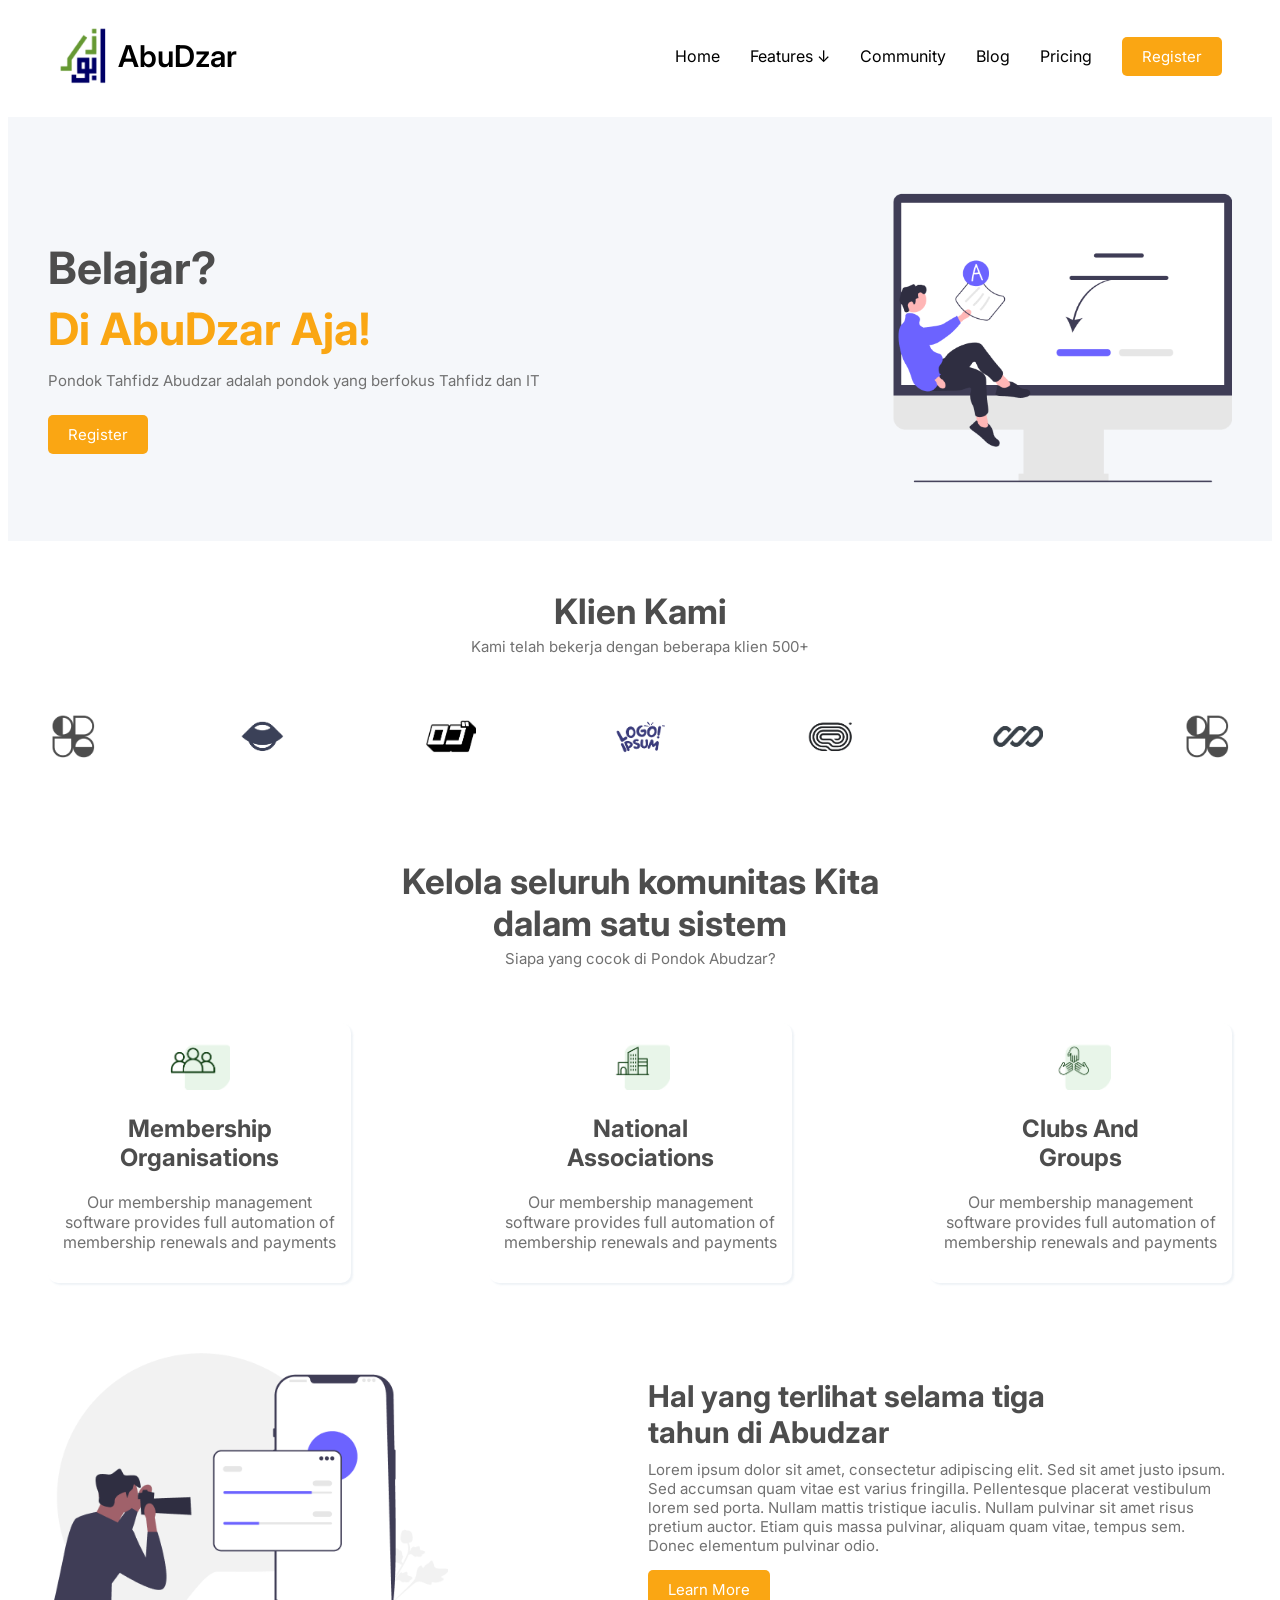
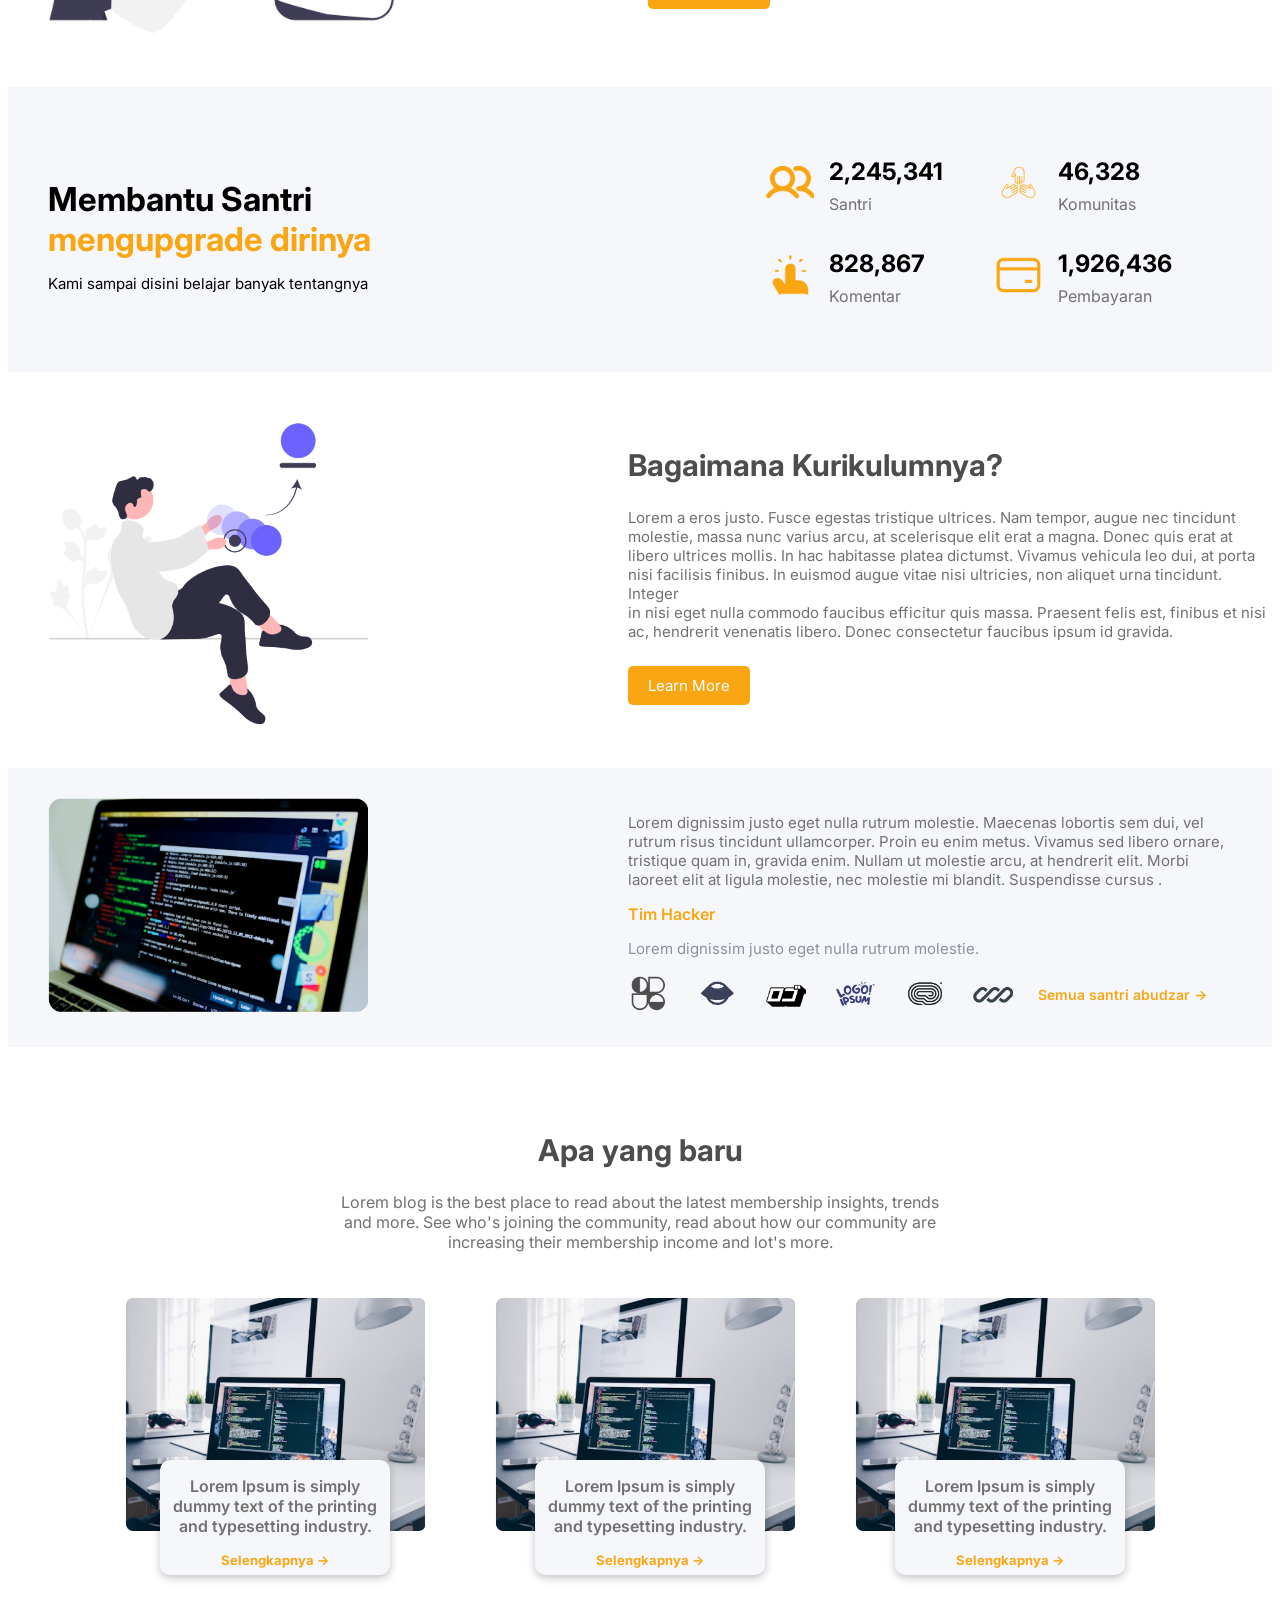
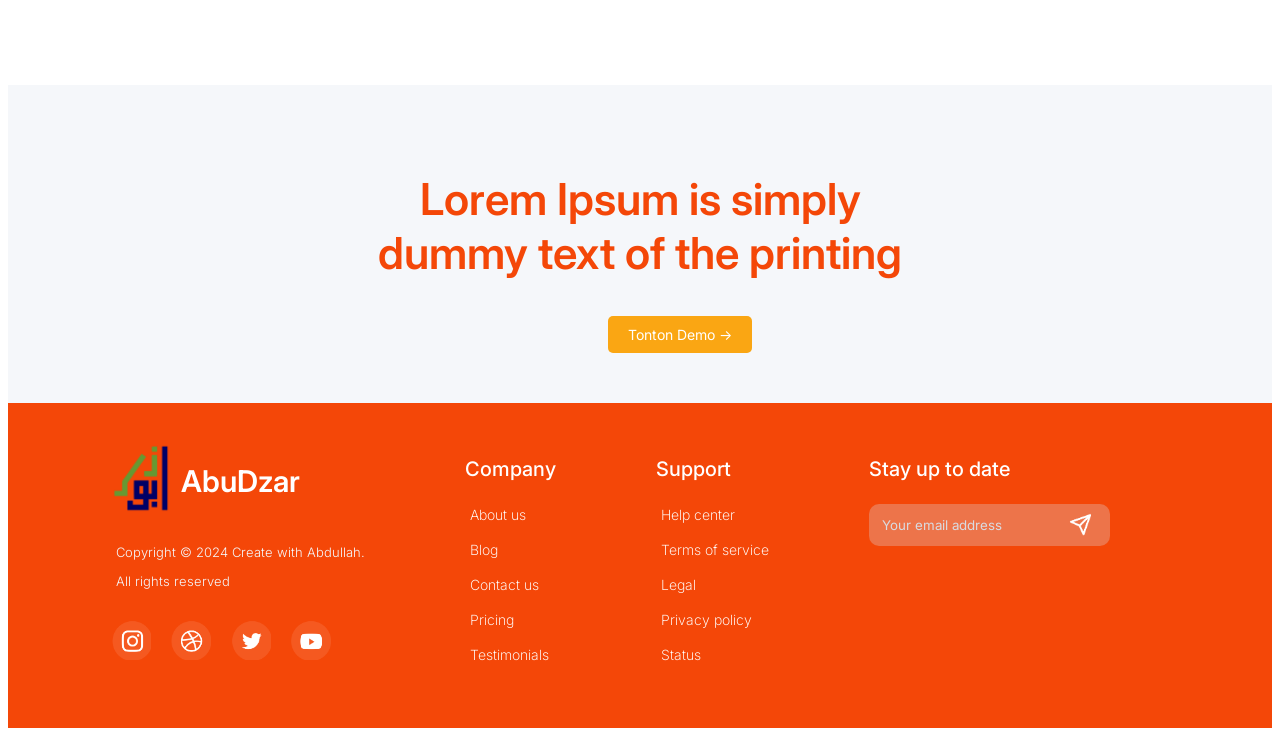
==== commit 7dcd65b0: "Deploy-web-Rafi" ====
--- a/index.html
+++ b/index.html
@@ -363,6 +363,5 @@
         </div>
        </div>
     </footer>
-    <!-- <section class="height"></section> -->
   </body>
 </html>
--- a/slicing-style.css
+++ b/slicing-style.css
@@ -35,11 +35,50 @@
 }
 
 .list-navigasi li {
+  position: relative;
   list-style-type: none;
   font-family: "Inter", sans-serif;
   margin-left: 20px;
   margin-right: 10px;
   align-self: center;
+  text-align: center;
+}
+
+.dropdown {
+
+}
+
+.dropdown-menu {
+  display: none;
+  position: absolute;
+  list-style: none;
+  background-color: white;
+  box-shadow: rgba(99, 99, 99, 0.2) 0px 2px 8px 0px;
+  top: 90%;
+  border-radius: 6px;
+}
+
+.dropdown-menu a {
+  color: #717171;
+  width: 150px;
+  /* background-color: #faa613; */
+  display: block;
+  margin-top: 10px;
+  margin-left: -60px;
+  margin-right: -10px;
+  margin-bottom: 10px;
+  text-decoration: none;
+  
+}
+
+.dropdown-menu a  :hover {
+  border: solid 3px #faa613;
+  background-color: #faa613;
+  color: white;
+}
+
+.dropdown:hover .dropdown-menu{
+display: block;
 }
 
 #banner {
@@ -364,10 +403,11 @@
 }
 
 .img-banner-4 {
-  padding-right: 320px;
+  padding-right: 300px;
 }
 
 .description-b4 {
+  margin-left: -40px;
   h1 {
     font-family: "Inter", sans-serif;
     font-size: 30px;
@@ -392,7 +432,7 @@
 }
 
 .imgh {
-  padding-right: 320px;
+  padding-right: 300px;
   img {
     width: 320px;
   }
@@ -416,6 +456,7 @@
 
 .descriptionh {
   position: relative;
+  margin-left: -40px;
   .ph-1 {
     font-family: "Inter", sans-serif;
     font-size: 15px;
@@ -592,3 +633,139 @@
     font-size: 14px;
   }
 }
+
+#footer {
+  background-color: #f44708;
+}
+
+.container-footer {
+  display: flex;
+  flex-direction: column;
+  align-items: center;
+  margin-left: 40px;
+  margin-right: 40px;
+  padding-top: 40px;
+  padding-bottom: 40px;
+}
+
+.container-copyright{
+  margin-left: -490px;
+  margin-right: 100px;
+}
+.copyright {
+  display: flex;
+  margin-left: 40px;
+  p {
+    font-size: 13px;
+    margin-left: 45px;
+    color: #f5f7fa;
+    font-weight: 300;
+    font-family: "Inter", sans-serif;
+  }
+}
+
+.flex-f {
+  display: flex;
+  margin-left: 40px;
+  margin-right: 40px;
+  font-family: "Inter", sans-serif;
+  color: white;
+
+  img {
+    width: 60px;
+    margin-right: 10px;
+    margin-bottom: 17px;
+  }
+
+  h1 {
+    font-weight: 600;
+    font-size: 30px;
+  }
+}
+
+.social-link {
+  padding-top: 15px;
+  display: flex;
+  list-style-type: none;
+  img {
+    width: 40px;
+    margin-right: 20px;
+  }
+}
+
+.company {
+  margin-right: 100px;
+  h1 {
+    color: white;
+    font-family: "Inter", sans-serif;
+    font-weight: 500;
+    font-size: 20px;
+  }
+}
+.company-ul {
+  list-style-type: none;
+  margin-left: -35px;
+  line-height: 35px;
+  a {
+    text-decoration: none;
+    color: white;
+    font-family: "Inter", sans-serif;
+    font-weight: 250;
+    font-size: 14px;
+  }
+}
+
+.support {
+  margin-right: 100px;
+  h1 {
+    color: white;
+    font-family: "Inter", sans-serif;
+    font-weight: 500;
+    font-size: 20px;
+  }
+}
+.support-ul {
+  list-style-type: none;
+  margin-left: -35px;
+  line-height: 35px;
+  a {
+    text-decoration: none;
+    color: white;
+    font-family: "Inter", sans-serif;
+    font-weight: 250;
+    font-size: 14px;
+  }
+}
+
+.stay {
+  margin-right: -350px      ;
+  position: relative;
+  h1 {
+    color: white;
+    font-family: "Inter", sans-serif;
+    font-weight: 500;
+    font-size: 20px;
+  }
+}
+
+::placeholder {
+  color: #d9dbe1;
+}
+
+input {
+  margin-top: 10px;
+  border: none;
+  background-color: #d9dbe14d;
+  font-family: "Inter", sans-serif;
+  padding: 13px;
+  border-radius: 10px;
+}
+
+.foospan {
+  position: absolute;
+  top: 70px;
+  right: 19px;
+  img {
+    width: 23px;
+  }
+}
